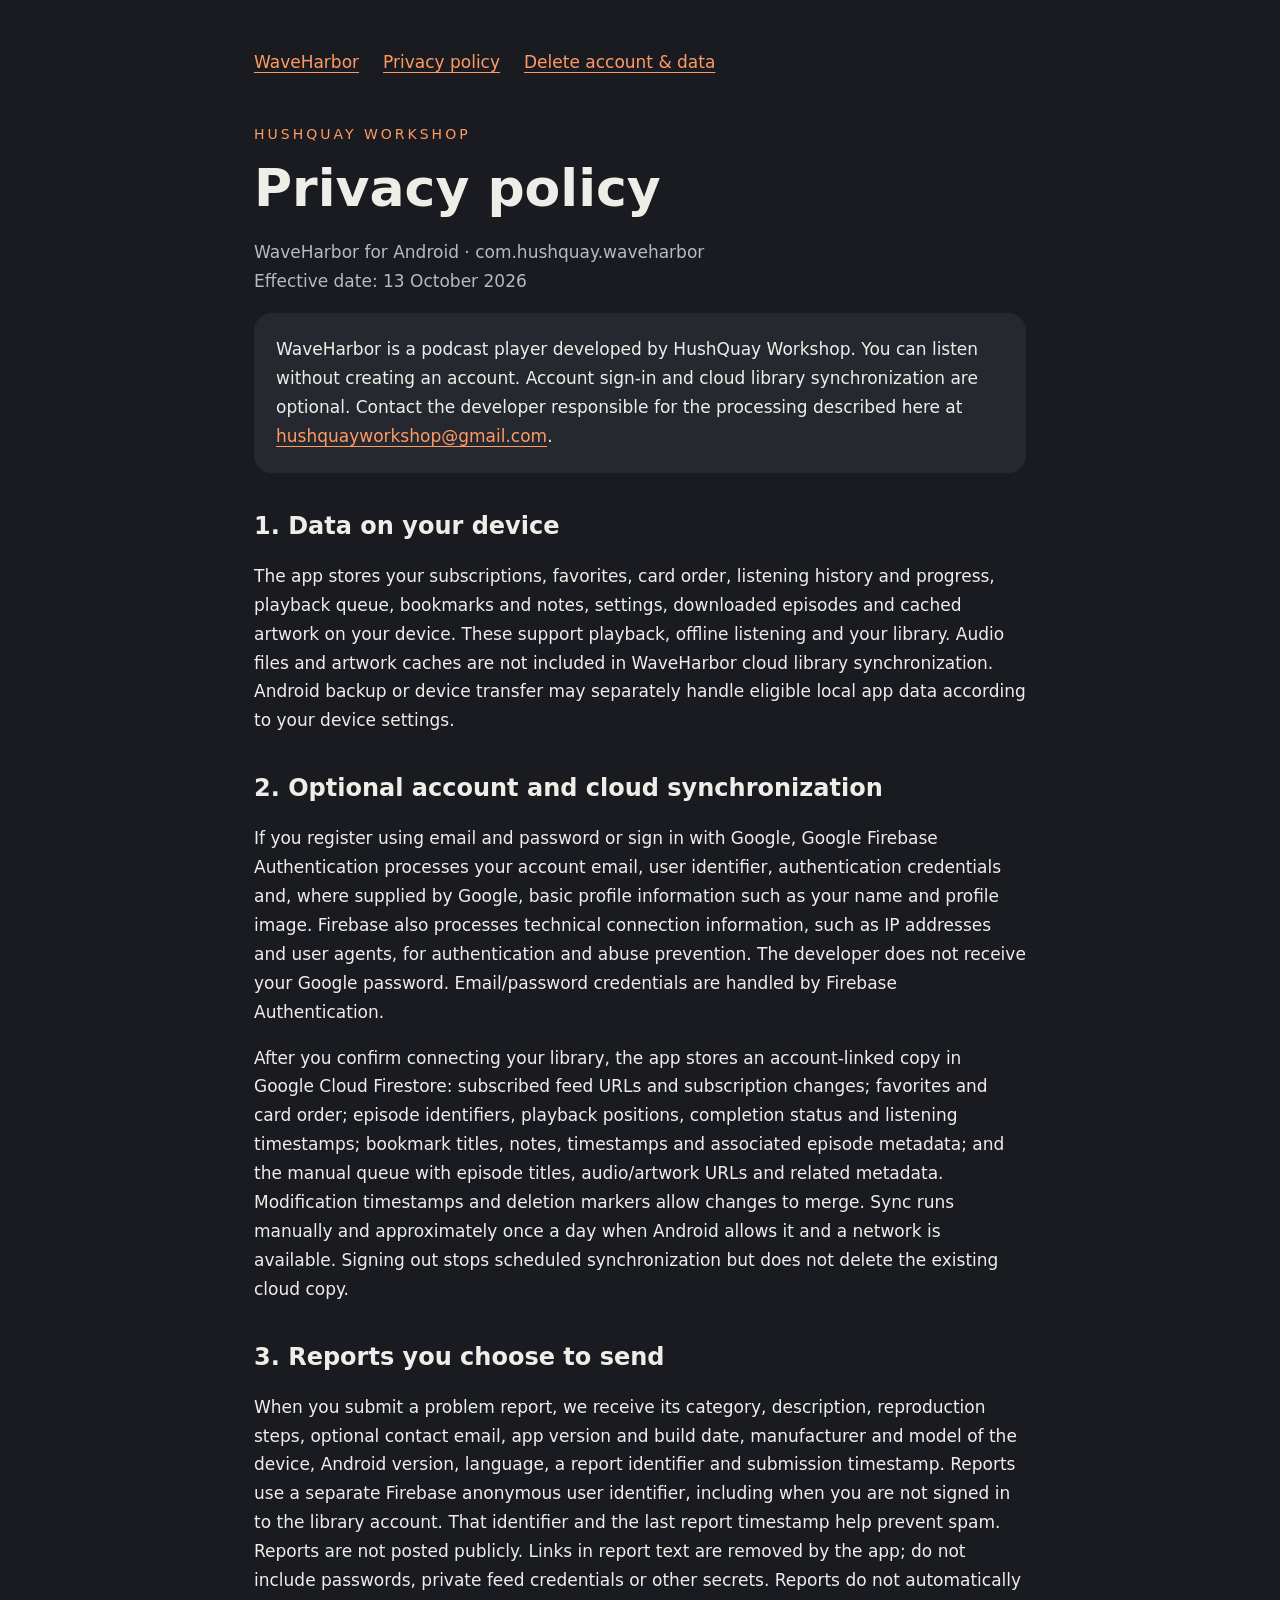
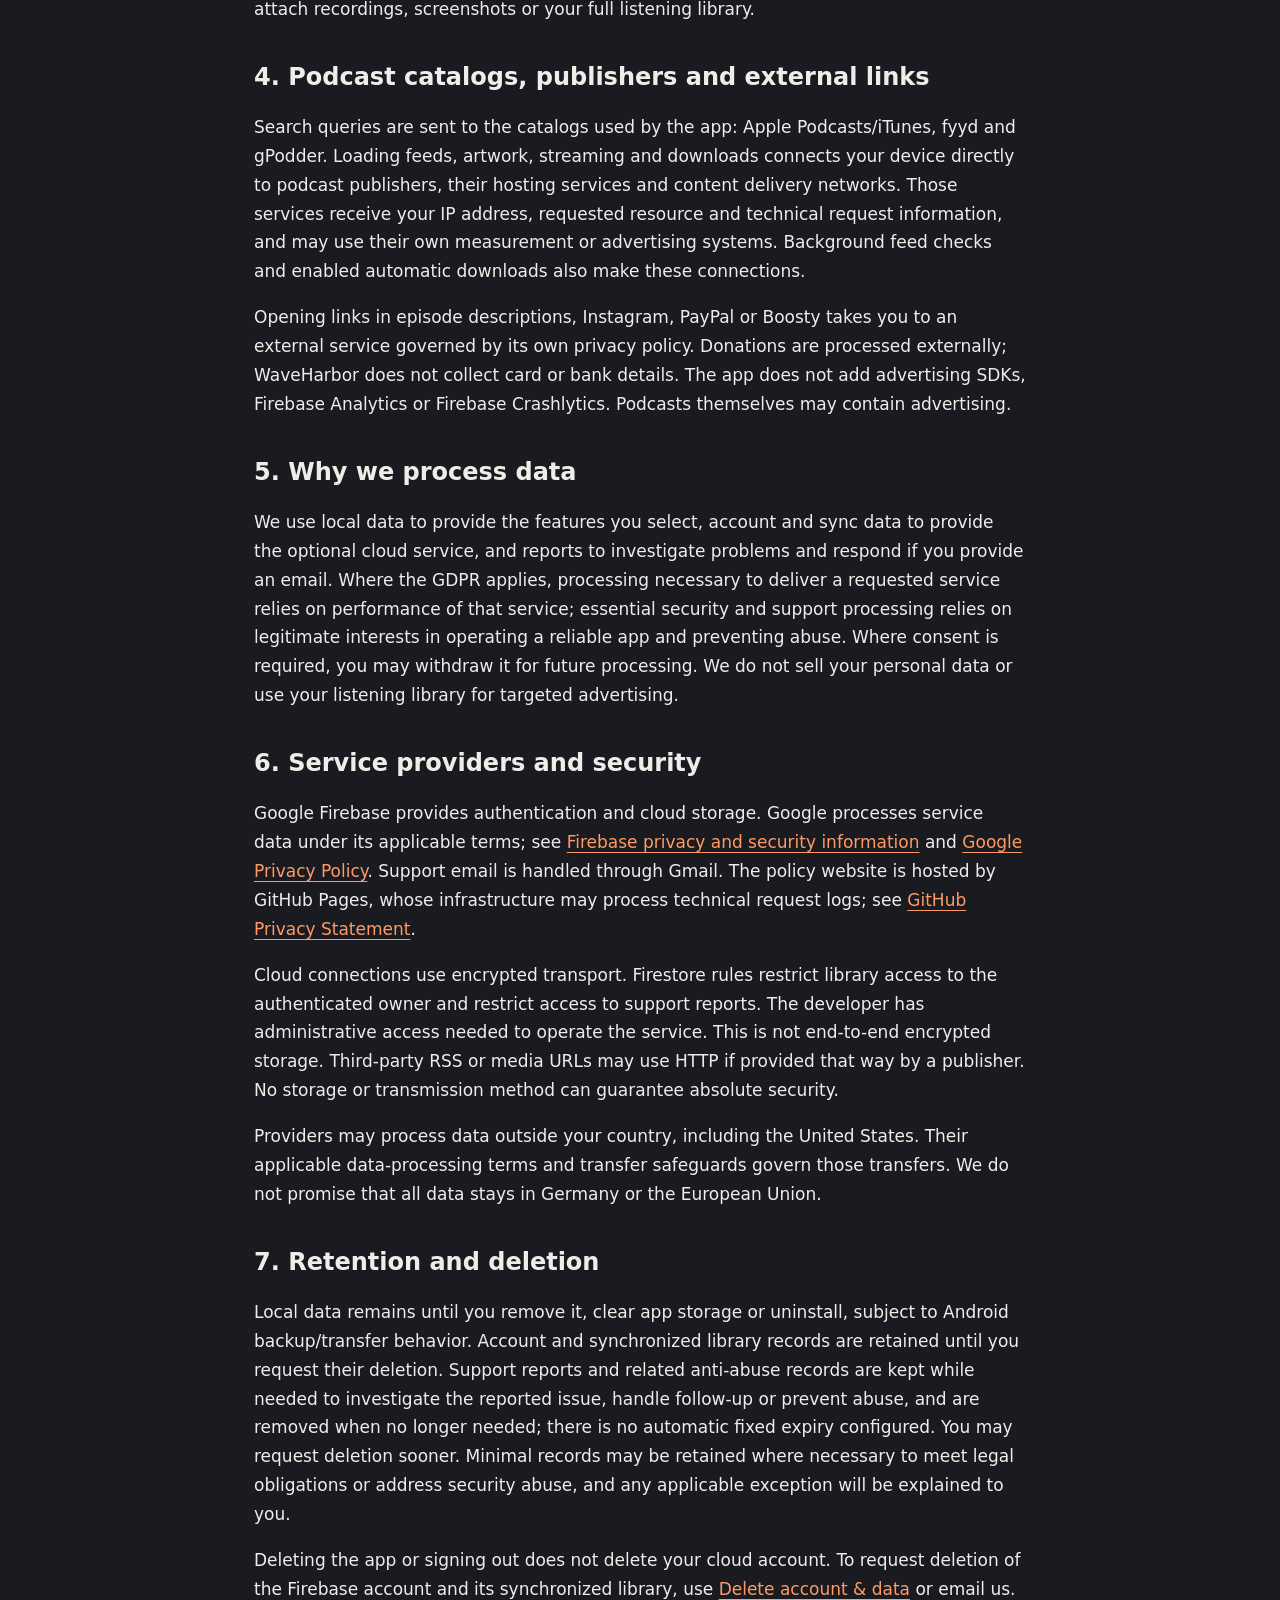
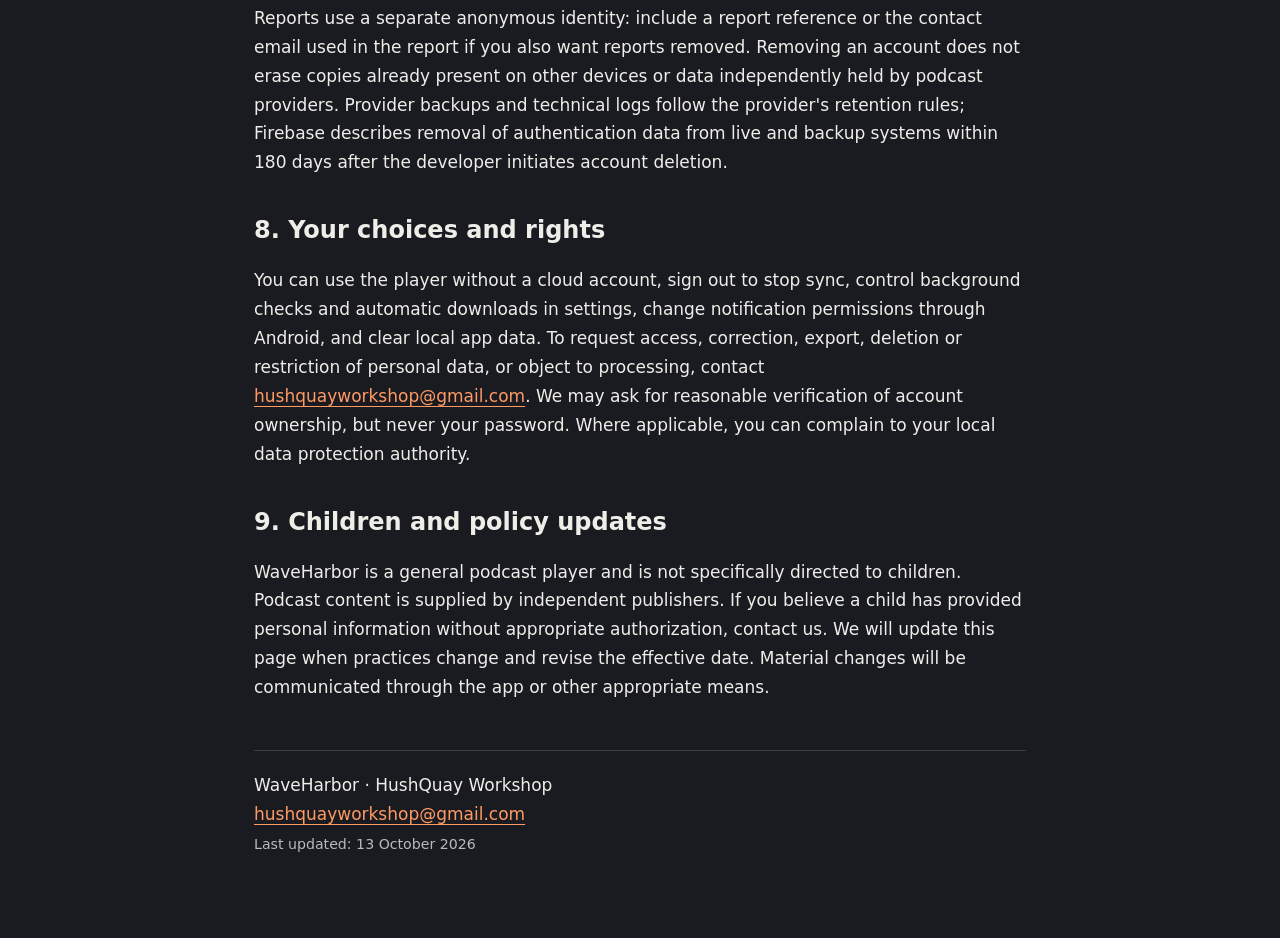
==== privacy.html @ 02ef7dab "Publish WaveHarbor privacy policy and deletion instructions" ====
<!doctype html><html lang="en"><head><meta charset="utf-8"><meta name="viewport" content="width=device-width,initial-scale=1"><meta name="description" content="Privacy policy — WaveHarbor by HushQuay Workshop"><title>Privacy policy · WaveHarbor</title><link rel="stylesheet" href="style.css"></head><body><main><nav aria-label="Main navigation"><a href="index.html">WaveHarbor</a><a href="privacy.html">Privacy policy</a><a href="delete-account.html">Delete account &amp; data</a></nav><div class="brand">HUSHQUAY WORKSHOP</div><h1>Privacy policy</h1><p class="muted">WaveHarbor for Android · com.hushquay.waveharbor<br>Effective date: 13 October 2026</p>
<div class="intro">WaveHarbor is a podcast player developed by HushQuay Workshop. You can listen without creating an account. Account sign-in and cloud library synchronization are optional. Contact the developer responsible for the processing described here at <a href="mailto:hushquayworkshop@gmail.com">hushquayworkshop@gmail.com</a>.</div>
<h2>1. Data on your device</h2><p>The app stores your subscriptions, favorites, card order, listening history and progress, playback queue, bookmarks and notes, settings, downloaded episodes and cached artwork on your device. These support playback, offline listening and your library. Audio files and artwork caches are not included in WaveHarbor cloud library synchronization. Android backup or device transfer may separately handle eligible local app data according to your device settings.</p>
<h2>2. Optional account and cloud synchronization</h2><p>If you register using email and password or sign in with Google, Google Firebase Authentication processes your account email, user identifier, authentication credentials and, where supplied by Google, basic profile information such as your name and profile image. Firebase also processes technical connection information, such as IP addresses and user agents, for authentication and abuse prevention. The developer does not receive your Google password. Email/password credentials are handled by Firebase Authentication.</p><p>After you confirm connecting your library, the app stores an account-linked copy in Google Cloud Firestore: subscribed feed URLs and subscription changes; favorites and card order; episode identifiers, playback positions, completion status and listening timestamps; bookmark titles, notes, timestamps and associated episode metadata; and the manual queue with episode titles, audio/artwork URLs and related metadata. Modification timestamps and deletion markers allow changes to merge. Sync runs manually and approximately once a day when Android allows it and a network is available. Signing out stops scheduled synchronization but does not delete the existing cloud copy.</p>
<h2>3. Reports you choose to send</h2><p>When you submit a problem report, we receive its category, description, reproduction steps, optional contact email, app version and build date, manufacturer and model of the device, Android version, language, a report identifier and submission timestamp. Reports use a separate Firebase anonymous user identifier, including when you are not signed in to the library account. That identifier and the last report timestamp help prevent spam. Reports are not posted publicly. Links in report text are removed by the app; do not include passwords, private feed credentials or other secrets. Reports do not automatically attach recordings, screenshots or your full listening library.</p>
<h2>4. Podcast catalogs, publishers and external links</h2><p>Search queries are sent to the catalogs used by the app: Apple Podcasts/iTunes, fyyd and gPodder. Loading feeds, artwork, streaming and downloads connects your device directly to podcast publishers, their hosting services and content delivery networks. Those services receive your IP address, requested resource and technical request information, and may use their own measurement or advertising systems. Background feed checks and enabled automatic downloads also make these connections.</p><p>Opening links in episode descriptions, Instagram, PayPal or Boosty takes you to an external service governed by its own privacy policy. Donations are processed externally; WaveHarbor does not collect card or bank details. The app does not add advertising SDKs, Firebase Analytics or Firebase Crashlytics. Podcasts themselves may contain advertising.</p>
<h2>5. Why we process data</h2><p>We use local data to provide the features you select, account and sync data to provide the optional cloud service, and reports to investigate problems and respond if you provide an email. Where the GDPR applies, processing necessary to deliver a requested service relies on performance of that service; essential security and support processing relies on legitimate interests in operating a reliable app and preventing abuse. Where consent is required, you may withdraw it for future processing. We do not sell your personal data or use your listening library for targeted advertising.</p>
<h2>6. Service providers and security</h2><p>Google Firebase provides authentication and cloud storage. Google processes service data under its applicable terms; see <a href="https://firebase.google.com/support/privacy">Firebase privacy and security information</a> and <a href="https://policies.google.com/privacy">Google Privacy Policy</a>. Support email is handled through Gmail. The policy website is hosted by GitHub Pages, whose infrastructure may process technical request logs; see <a href="https://docs.github.com/en/site-policy/privacy-policies/github-general-privacy-statement">GitHub Privacy Statement</a>.</p><p>Cloud connections use encrypted transport. Firestore rules restrict library access to the authenticated owner and restrict access to support reports. The developer has administrative access needed to operate the service. This is not end-to-end encrypted storage. Third-party RSS or media URLs may use HTTP if provided that way by a publisher. No storage or transmission method can guarantee absolute security.</p><p>Providers may process data outside your country, including the United States. Their applicable data-processing terms and transfer safeguards govern those transfers. We do not promise that all data stays in Germany or the European Union.</p>
<h2>7. Retention and deletion</h2><p>Local data remains until you remove it, clear app storage or uninstall, subject to Android backup/transfer behavior. Account and synchronized library records are retained until you request their deletion. Support reports and related anti-abuse records are kept while needed to investigate the reported issue, handle follow-up or prevent abuse, and are removed when no longer needed; there is no automatic fixed expiry configured. You may request deletion sooner. Minimal records may be retained where necessary to meet legal obligations or address security abuse, and any applicable exception will be explained to you.</p><p>Deleting the app or signing out does not delete your cloud account. To request deletion of the Firebase account and its synchronized library, use <a href="delete-account.html">Delete account &amp; data</a> or email us. Reports use a separate anonymous identity: include a report reference or the contact email used in the report if you also want reports removed. Removing an account does not erase copies already present on other devices or data independently held by podcast providers. Provider backups and technical logs follow the provider's retention rules; Firebase describes removal of authentication data from live and backup systems within 180 days after the developer initiates account deletion.</p>
<h2>8. Your choices and rights</h2><p>You can use the player without a cloud account, sign out to stop sync, control background checks and automatic downloads in settings, change notification permissions through Android, and clear local app data. To request access, correction, export, deletion or restriction of personal data, or object to processing, contact <a href="mailto:hushquayworkshop@gmail.com">hushquayworkshop@gmail.com</a>. We may ask for reasonable verification of account ownership, but never your password. Where applicable, you can complain to your local data protection authority.</p>
<h2>9. Children and policy updates</h2><p>WaveHarbor is a general podcast player and is not specifically directed to children. Podcast content is supplied by independent publishers. If you believe a child has provided personal information without appropriate authorization, contact us. We will update this page when practices change and revise the effective date. Material changes will be communicated through the app or other appropriate means.</p><footer>WaveHarbor · HushQuay Workshop<br><a href="mailto:hushquayworkshop@gmail.com">hushquayworkshop@gmail.com</a><br><small>Last updated: 13 October 2026</small></footer></main></body></html>
---- style.css ----
*{box-sizing:border-box}body{margin:0;background:#191b20;color:#eeeee9;font:17px/1.7 system-ui,sans-serif}main{max-width:820px;margin:auto;padding:48px 24px 80px}nav{display:flex;gap:24px;flex-wrap:wrap;margin-bottom:46px}a{color:#ff9a64;text-underline-offset:4px}h1{font-size:clamp(34px,7vw,52px);line-height:1.15;margin:12px 0 20px}h2{font-size:24px;line-height:1.3;margin-top:38px}small,.muted{color:#b8b9c2}.brand{font-size:14px;letter-spacing:3px;color:#ff9a64}.intro{background:#25282f;border-radius:18px;padding:22px}li{margin-bottom:10px}.button{display:inline-block;background:#ff9a64;color:#17191e;padding:12px 20px;border-radius:12px;font-weight:650;text-decoration:none}footer{margin-top:48px;padding-top:20px;border-top:1px solid #3a3c44;overflow-wrap:anywhere}
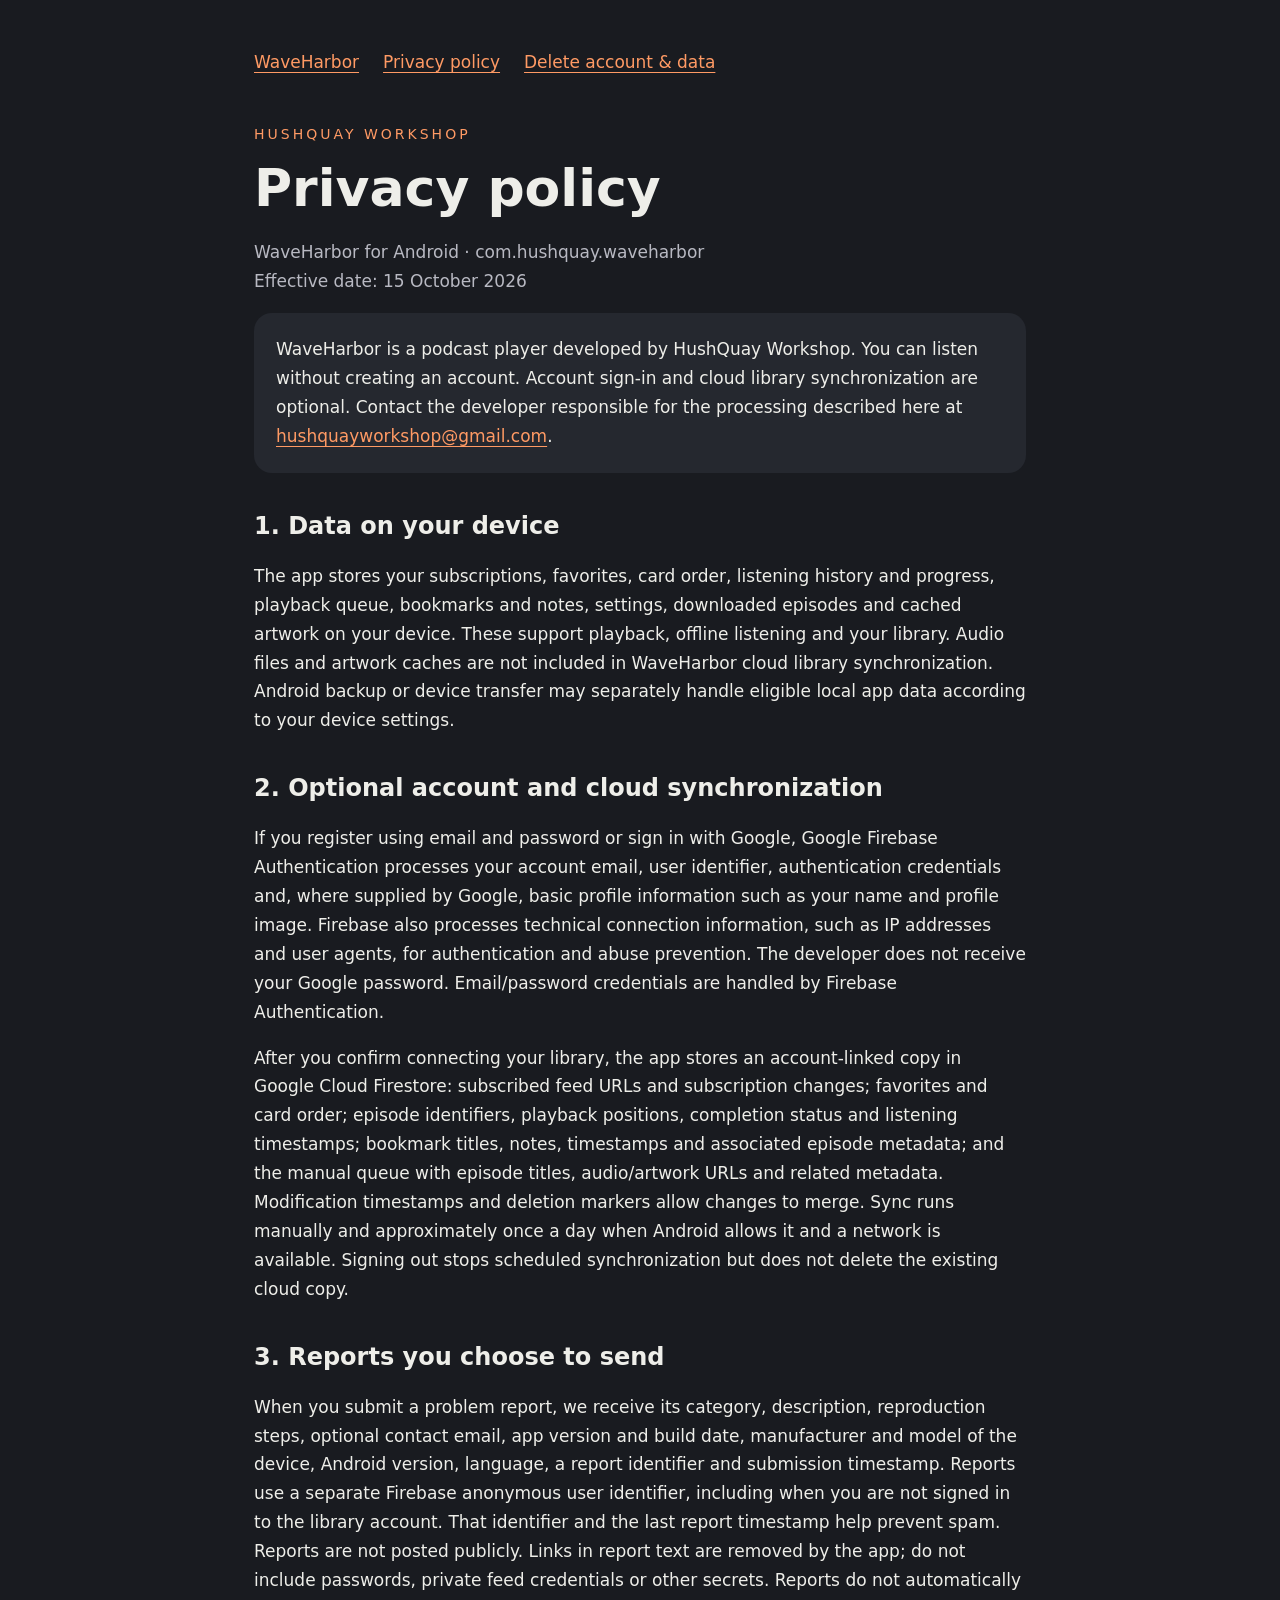
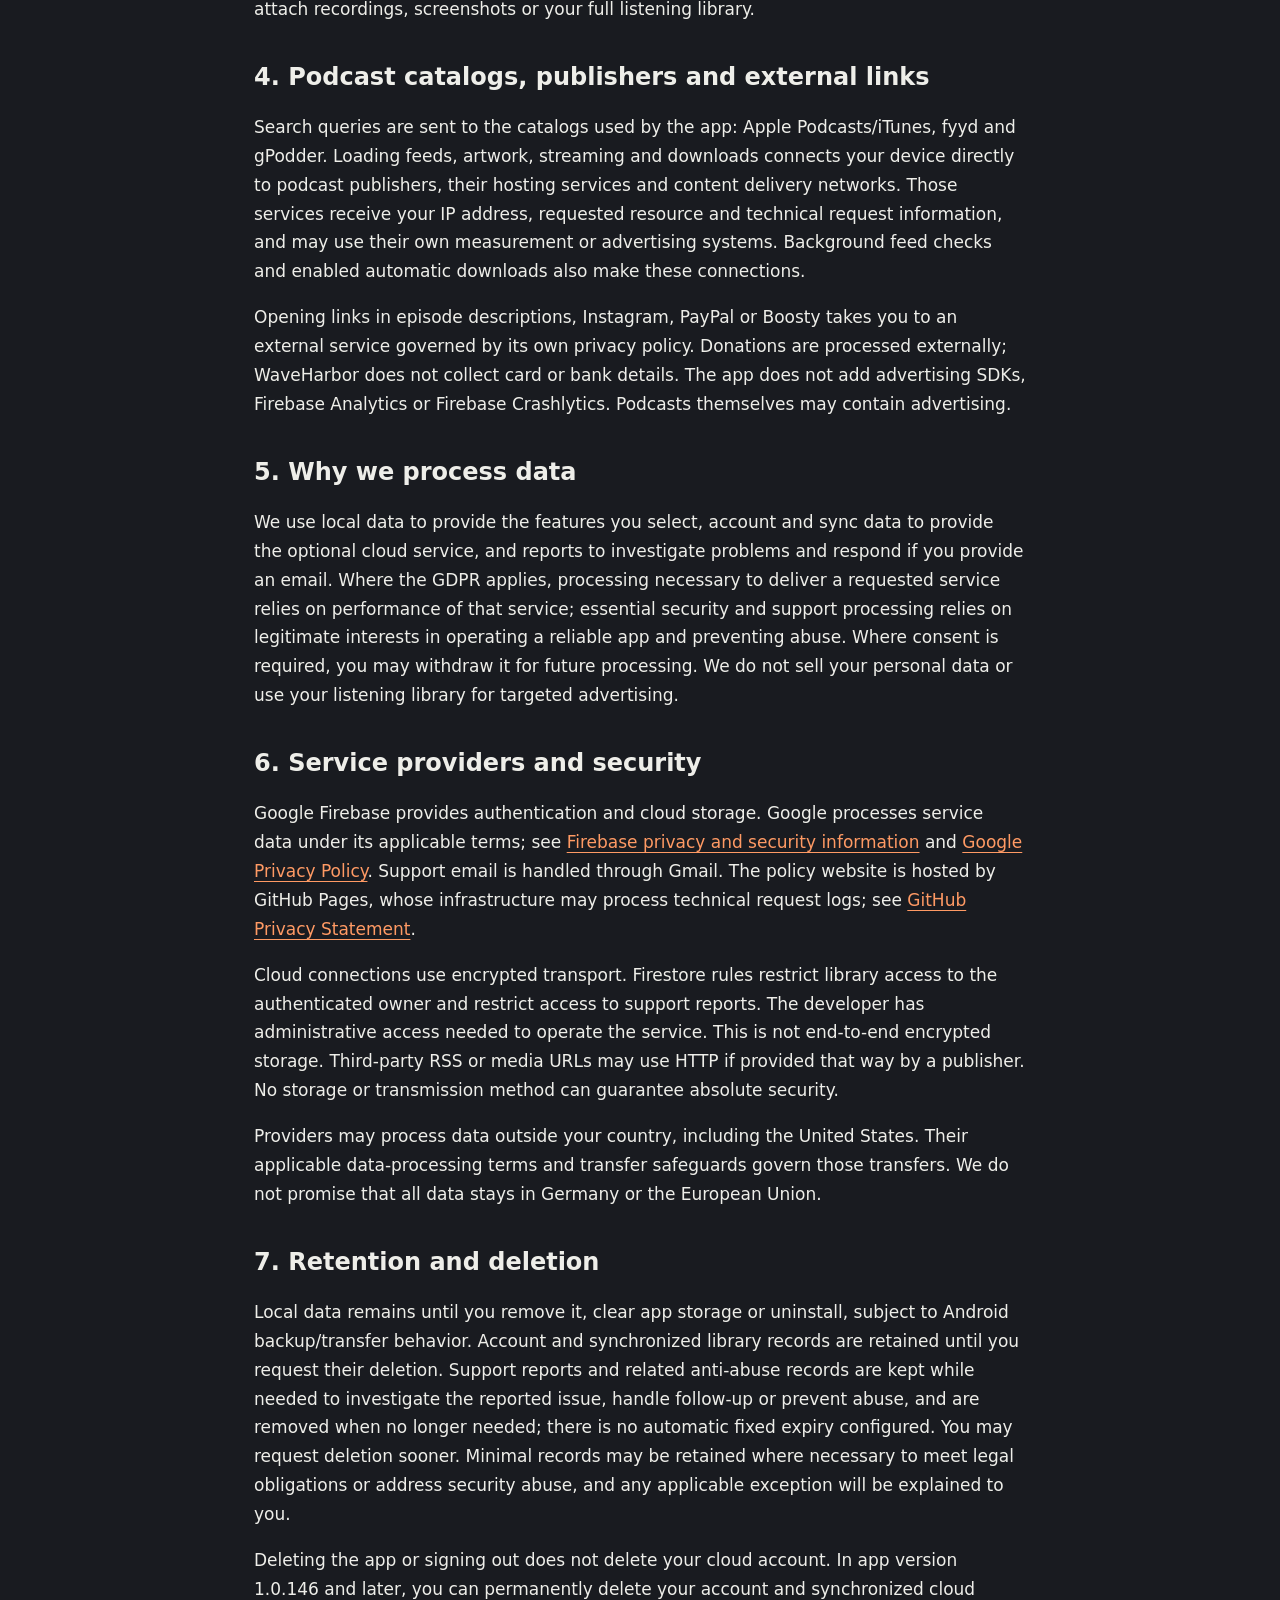
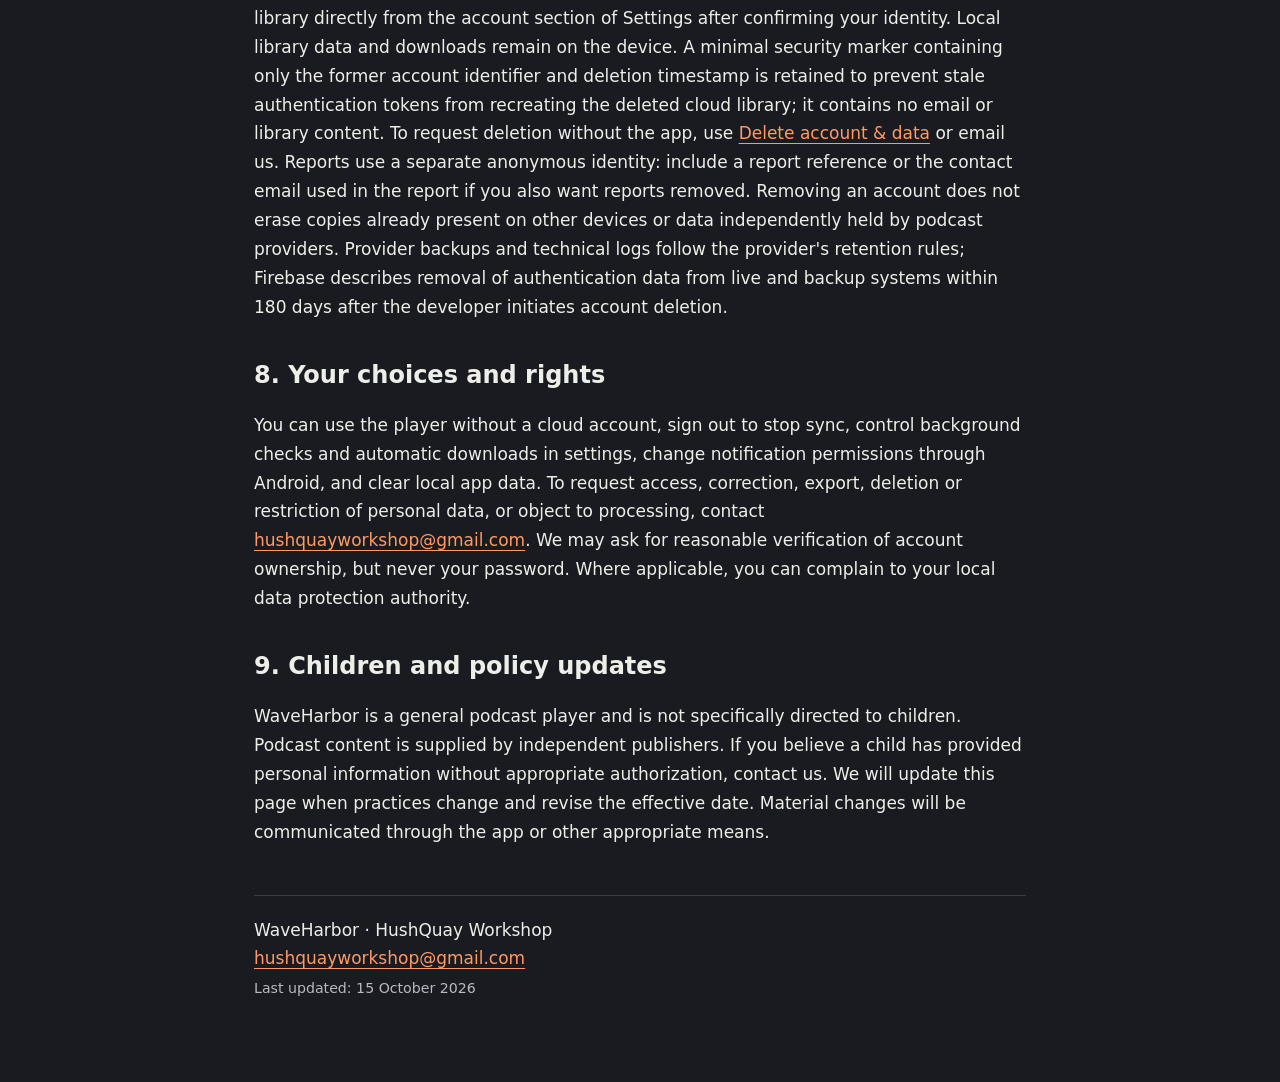
==== commit e7c2461b: "Document direct in-app account deletion in version 1.0.146" ====
--- a/privacy.html
+++ b/privacy.html
@@ -1,4 +1,4 @@
-<!doctype html><html lang="en"><head><meta charset="utf-8"><meta name="viewport" content="width=device-width,initial-scale=1"><meta name="description" content="Privacy policy — WaveHarbor by HushQuay Workshop"><title>Privacy policy · WaveHarbor</title><link rel="stylesheet" href="style.css"></head><body><main><nav aria-label="Main navigation"><a href="index.html">WaveHarbor</a><a href="privacy.html">Privacy policy</a><a href="delete-account.html">Delete account &amp; data</a></nav><div class="brand">HUSHQUAY WORKSHOP</div><h1>Privacy policy</h1><p class="muted">WaveHarbor for Android · com.hushquay.waveharbor<br>Effective date: 13 October 2026</p>
+<!doctype html><html lang="en"><head><meta charset="utf-8"><meta name="viewport" content="width=device-width,initial-scale=1"><meta name="description" content="Privacy policy — WaveHarbor by HushQuay Workshop"><title>Privacy policy · WaveHarbor</title><link rel="stylesheet" href="style.css"></head><body><main><nav aria-label="Main navigation"><a href="index.html">WaveHarbor</a><a href="privacy.html">Privacy policy</a><a href="delete-account.html">Delete account &amp; data</a></nav><div class="brand">HUSHQUAY WORKSHOP</div><h1>Privacy policy</h1><p class="muted">WaveHarbor for Android · com.hushquay.waveharbor<br>Effective date: 15 October 2026</p>
 <div class="intro">WaveHarbor is a podcast player developed by HushQuay Workshop. You can listen without creating an account. Account sign-in and cloud library synchronization are optional. Contact the developer responsible for the processing described here at <a href="mailto:hushquayworkshop@gmail.com">hushquayworkshop@gmail.com</a>.</div>
 <h2>1. Data on your device</h2><p>The app stores your subscriptions, favorites, card order, listening history and progress, playback queue, bookmarks and notes, settings, downloaded episodes and cached artwork on your device. These support playback, offline listening and your library. Audio files and artwork caches are not included in WaveHarbor cloud library synchronization. Android backup or device transfer may separately handle eligible local app data according to your device settings.</p>
 <h2>2. Optional account and cloud synchronization</h2><p>If you register using email and password or sign in with Google, Google Firebase Authentication processes your account email, user identifier, authentication credentials and, where supplied by Google, basic profile information such as your name and profile image. Firebase also processes technical connection information, such as IP addresses and user agents, for authentication and abuse prevention. The developer does not receive your Google password. Email/password credentials are handled by Firebase Authentication.</p><p>After you confirm connecting your library, the app stores an account-linked copy in Google Cloud Firestore: subscribed feed URLs and subscription changes; favorites and card order; episode identifiers, playback positions, completion status and listening timestamps; bookmark titles, notes, timestamps and associated episode metadata; and the manual queue with episode titles, audio/artwork URLs and related metadata. Modification timestamps and deletion markers allow changes to merge. Sync runs manually and approximately once a day when Android allows it and a network is available. Signing out stops scheduled synchronization but does not delete the existing cloud copy.</p>
@@ -6,6 +6,6 @@
 <h2>4. Podcast catalogs, publishers and external links</h2><p>Search queries are sent to the catalogs used by the app: Apple Podcasts/iTunes, fyyd and gPodder. Loading feeds, artwork, streaming and downloads connects your device directly to podcast publishers, their hosting services and content delivery networks. Those services receive your IP address, requested resource and technical request information, and may use their own measurement or advertising systems. Background feed checks and enabled automatic downloads also make these connections.</p><p>Opening links in episode descriptions, Instagram, PayPal or Boosty takes you to an external service governed by its own privacy policy. Donations are processed externally; WaveHarbor does not collect card or bank details. The app does not add advertising SDKs, Firebase Analytics or Firebase Crashlytics. Podcasts themselves may contain advertising.</p>
 <h2>5. Why we process data</h2><p>We use local data to provide the features you select, account and sync data to provide the optional cloud service, and reports to investigate problems and respond if you provide an email. Where the GDPR applies, processing necessary to deliver a requested service relies on performance of that service; essential security and support processing relies on legitimate interests in operating a reliable app and preventing abuse. Where consent is required, you may withdraw it for future processing. We do not sell your personal data or use your listening library for targeted advertising.</p>
 <h2>6. Service providers and security</h2><p>Google Firebase provides authentication and cloud storage. Google processes service data under its applicable terms; see <a href="https://firebase.google.com/support/privacy">Firebase privacy and security information</a> and <a href="https://policies.google.com/privacy">Google Privacy Policy</a>. Support email is handled through Gmail. The policy website is hosted by GitHub Pages, whose infrastructure may process technical request logs; see <a href="https://docs.github.com/en/site-policy/privacy-policies/github-general-privacy-statement">GitHub Privacy Statement</a>.</p><p>Cloud connections use encrypted transport. Firestore rules restrict library access to the authenticated owner and restrict access to support reports. The developer has administrative access needed to operate the service. This is not end-to-end encrypted storage. Third-party RSS or media URLs may use HTTP if provided that way by a publisher. No storage or transmission method can guarantee absolute security.</p><p>Providers may process data outside your country, including the United States. Their applicable data-processing terms and transfer safeguards govern those transfers. We do not promise that all data stays in Germany or the European Union.</p>
-<h2>7. Retention and deletion</h2><p>Local data remains until you remove it, clear app storage or uninstall, subject to Android backup/transfer behavior. Account and synchronized library records are retained until you request their deletion. Support reports and related anti-abuse records are kept while needed to investigate the reported issue, handle follow-up or prevent abuse, and are removed when no longer needed; there is no automatic fixed expiry configured. You may request deletion sooner. Minimal records may be retained where necessary to meet legal obligations or address security abuse, and any applicable exception will be explained to you.</p><p>Deleting the app or signing out does not delete your cloud account. To request deletion of the Firebase account and its synchronized library, use <a href="delete-account.html">Delete account &amp; data</a> or email us. Reports use a separate anonymous identity: include a report reference or the contact email used in the report if you also want reports removed. Removing an account does not erase copies already present on other devices or data independently held by podcast providers. Provider backups and technical logs follow the provider's retention rules; Firebase describes removal of authentication data from live and backup systems within 180 days after the developer initiates account deletion.</p>
+<h2>7. Retention and deletion</h2><p>Local data remains until you remove it, clear app storage or uninstall, subject to Android backup/transfer behavior. Account and synchronized library records are retained until you request their deletion. Support reports and related anti-abuse records are kept while needed to investigate the reported issue, handle follow-up or prevent abuse, and are removed when no longer needed; there is no automatic fixed expiry configured. You may request deletion sooner. Minimal records may be retained where necessary to meet legal obligations or address security abuse, and any applicable exception will be explained to you.</p><p>Deleting the app or signing out does not delete your cloud account. In app version 1.0.146 and later, you can permanently delete your account and synchronized cloud library directly from the account section of Settings after confirming your identity. Local library data and downloads remain on the device. A minimal security marker containing only the former account identifier and deletion timestamp is retained to prevent stale authentication tokens from recreating the deleted cloud library; it contains no email or library content. To request deletion without the app, use <a href="delete-account.html">Delete account &amp; data</a> or email us. Reports use a separate anonymous identity: include a report reference or the contact email used in the report if you also want reports removed. Removing an account does not erase copies already present on other devices or data independently held by podcast providers. Provider backups and technical logs follow the provider's retention rules; Firebase describes removal of authentication data from live and backup systems within 180 days after the developer initiates account deletion.</p>
 <h2>8. Your choices and rights</h2><p>You can use the player without a cloud account, sign out to stop sync, control background checks and automatic downloads in settings, change notification permissions through Android, and clear local app data. To request access, correction, export, deletion or restriction of personal data, or object to processing, contact <a href="mailto:hushquayworkshop@gmail.com">hushquayworkshop@gmail.com</a>. We may ask for reasonable verification of account ownership, but never your password. Where applicable, you can complain to your local data protection authority.</p>
-<h2>9. Children and policy updates</h2><p>WaveHarbor is a general podcast player and is not specifically directed to children. Podcast content is supplied by independent publishers. If you believe a child has provided personal information without appropriate authorization, contact us. We will update this page when practices change and revise the effective date. Material changes will be communicated through the app or other appropriate means.</p><footer>WaveHarbor · HushQuay Workshop<br><a href="mailto:hushquayworkshop@gmail.com">hushquayworkshop@gmail.com</a><br><small>Last updated: 13 October 2026</small></footer></main></body></html>+<h2>9. Children and policy updates</h2><p>WaveHarbor is a general podcast player and is not specifically directed to children. Podcast content is supplied by independent publishers. If you believe a child has provided personal information without appropriate authorization, contact us. We will update this page when practices change and revise the effective date. Material changes will be communicated through the app or other appropriate means.</p><footer>WaveHarbor · HushQuay Workshop<br><a href="mailto:hushquayworkshop@gmail.com">hushquayworkshop@gmail.com</a><br><small>Last updated: 15 October 2026</small></footer></main></body></html>
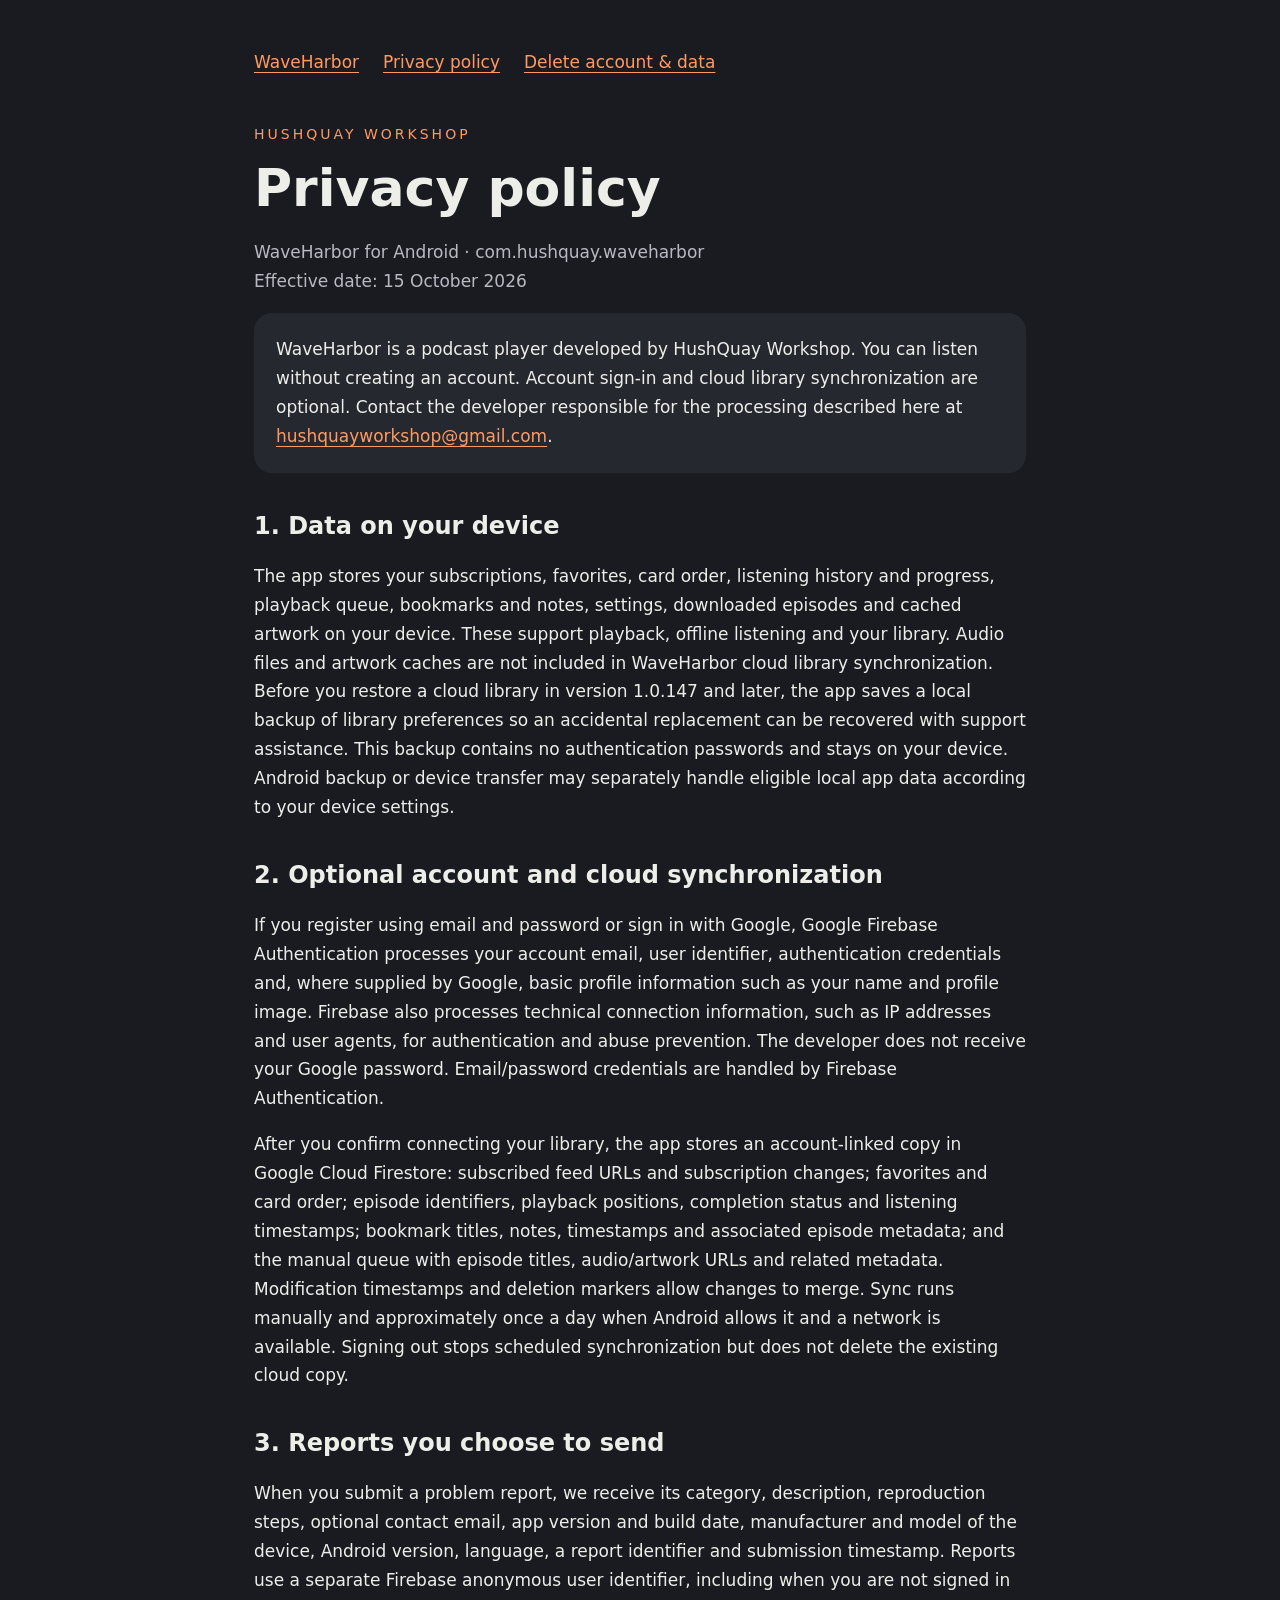
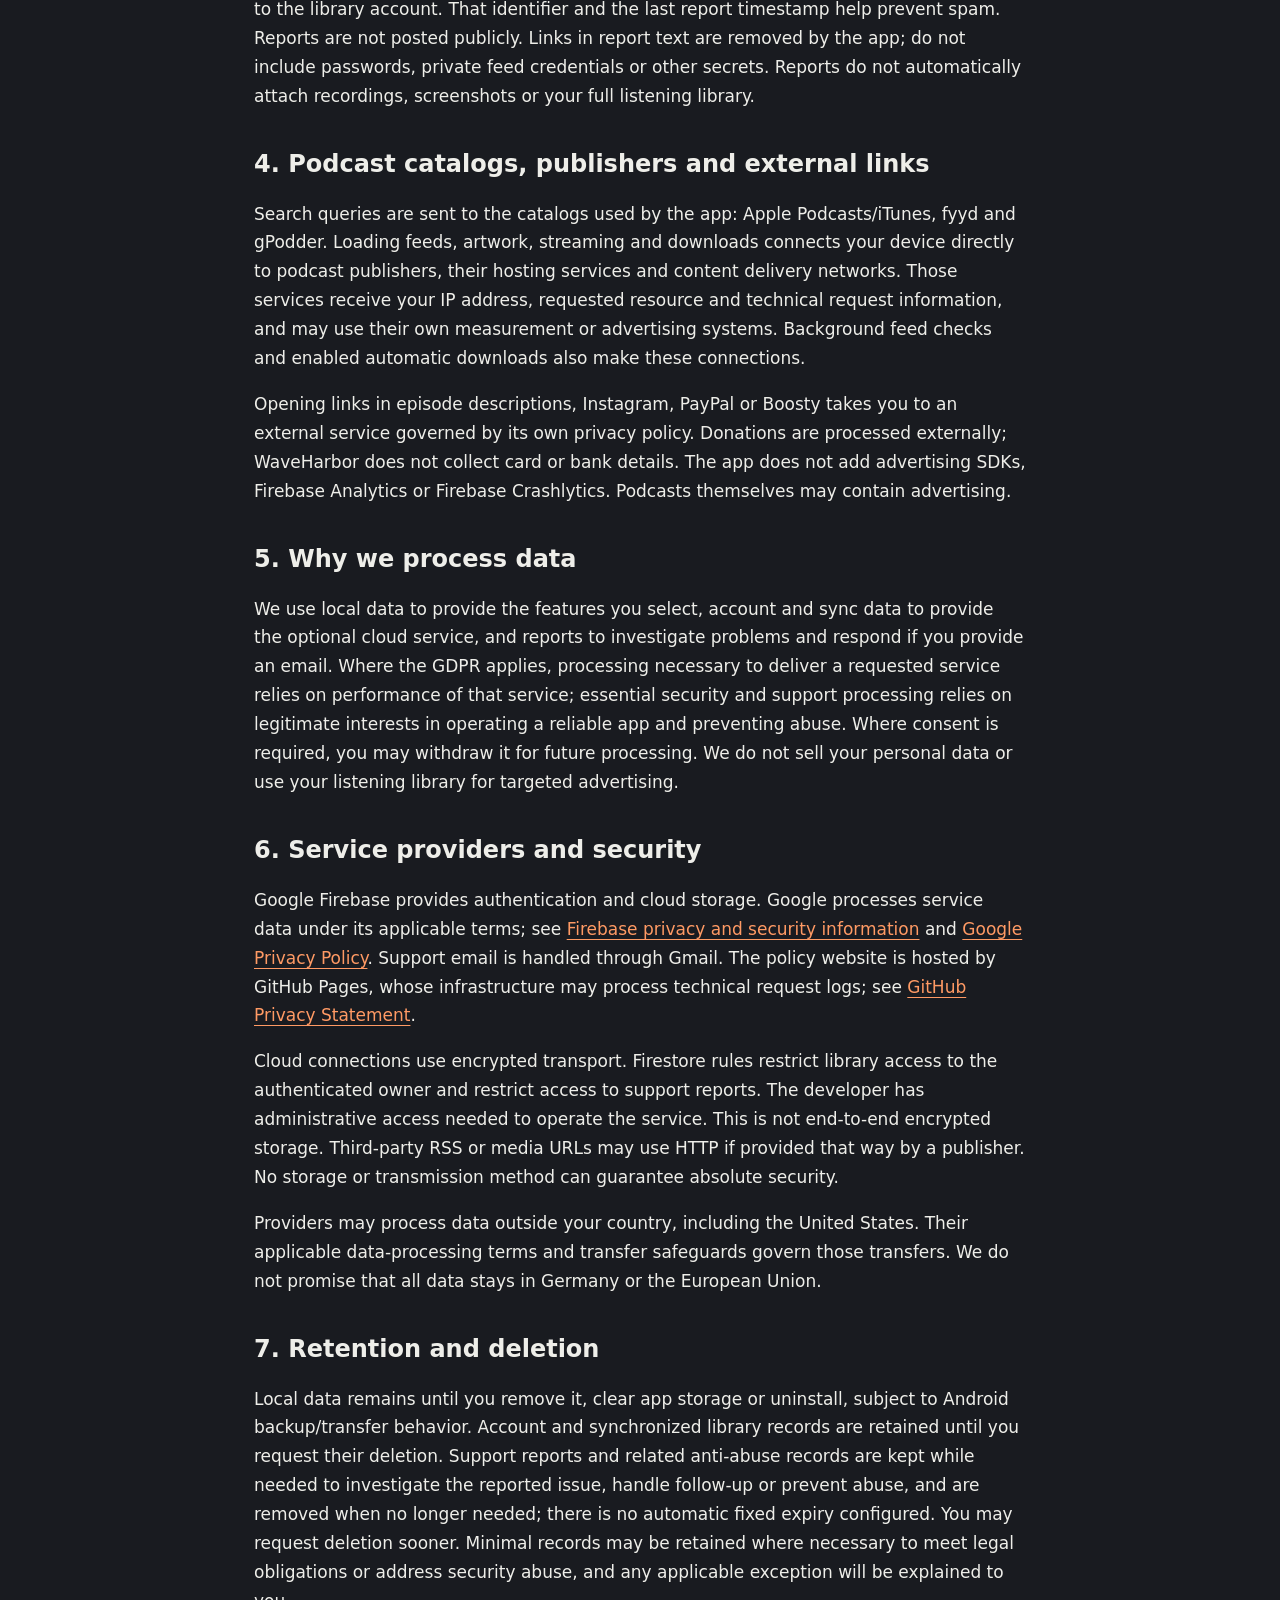
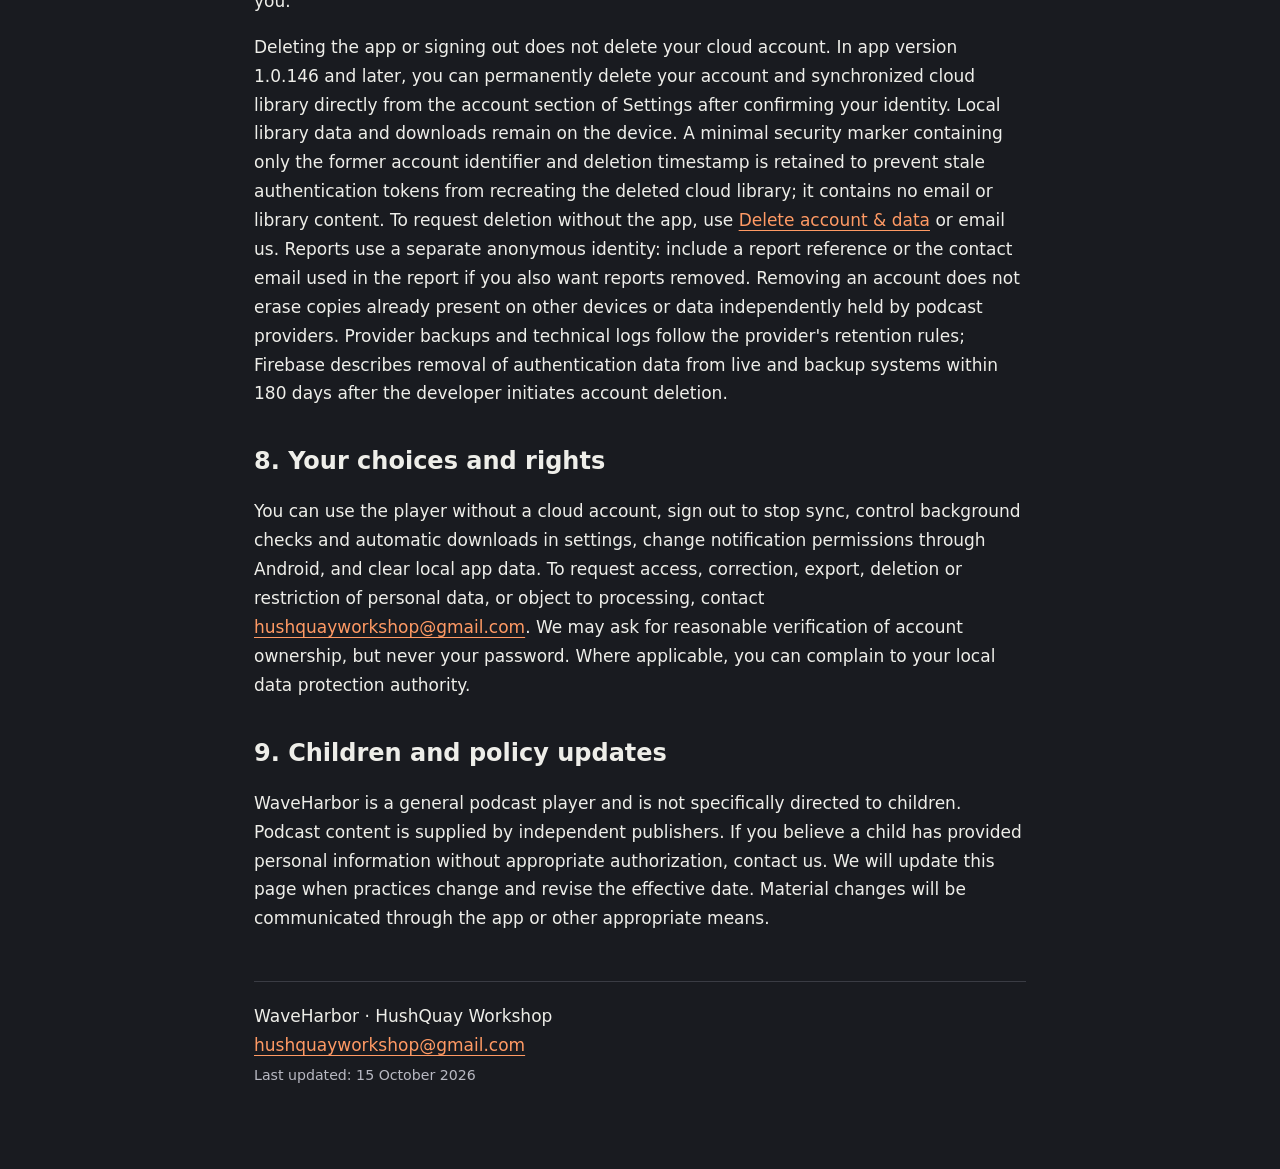
==== commit 81a4b313: "Describe local restore backup and updated help link location" ====
--- a/privacy.html
+++ b/privacy.html
@@ -1,6 +1,6 @@
 <!doctype html><html lang="en"><head><meta charset="utf-8"><meta name="viewport" content="width=device-width,initial-scale=1"><meta name="description" content="Privacy policy — WaveHarbor by HushQuay Workshop"><title>Privacy policy · WaveHarbor</title><link rel="stylesheet" href="style.css"></head><body><main><nav aria-label="Main navigation"><a href="index.html">WaveHarbor</a><a href="privacy.html">Privacy policy</a><a href="delete-account.html">Delete account &amp; data</a></nav><div class="brand">HUSHQUAY WORKSHOP</div><h1>Privacy policy</h1><p class="muted">WaveHarbor for Android · com.hushquay.waveharbor<br>Effective date: 15 October 2026</p>
 <div class="intro">WaveHarbor is a podcast player developed by HushQuay Workshop. You can listen without creating an account. Account sign-in and cloud library synchronization are optional. Contact the developer responsible for the processing described here at <a href="mailto:hushquayworkshop@gmail.com">hushquayworkshop@gmail.com</a>.</div>
-<h2>1. Data on your device</h2><p>The app stores your subscriptions, favorites, card order, listening history and progress, playback queue, bookmarks and notes, settings, downloaded episodes and cached artwork on your device. These support playback, offline listening and your library. Audio files and artwork caches are not included in WaveHarbor cloud library synchronization. Android backup or device transfer may separately handle eligible local app data according to your device settings.</p>
+<h2>1. Data on your device</h2><p>The app stores your subscriptions, favorites, card order, listening history and progress, playback queue, bookmarks and notes, settings, downloaded episodes and cached artwork on your device. These support playback, offline listening and your library. Audio files and artwork caches are not included in WaveHarbor cloud library synchronization. Before you restore a cloud library in version 1.0.147 and later, the app saves a local backup of library preferences so an accidental replacement can be recovered with support assistance. This backup contains no authentication passwords and stays on your device. Android backup or device transfer may separately handle eligible local app data according to your device settings.</p>
 <h2>2. Optional account and cloud synchronization</h2><p>If you register using email and password or sign in with Google, Google Firebase Authentication processes your account email, user identifier, authentication credentials and, where supplied by Google, basic profile information such as your name and profile image. Firebase also processes technical connection information, such as IP addresses and user agents, for authentication and abuse prevention. The developer does not receive your Google password. Email/password credentials are handled by Firebase Authentication.</p><p>After you confirm connecting your library, the app stores an account-linked copy in Google Cloud Firestore: subscribed feed URLs and subscription changes; favorites and card order; episode identifiers, playback positions, completion status and listening timestamps; bookmark titles, notes, timestamps and associated episode metadata; and the manual queue with episode titles, audio/artwork URLs and related metadata. Modification timestamps and deletion markers allow changes to merge. Sync runs manually and approximately once a day when Android allows it and a network is available. Signing out stops scheduled synchronization but does not delete the existing cloud copy.</p>
 <h2>3. Reports you choose to send</h2><p>When you submit a problem report, we receive its category, description, reproduction steps, optional contact email, app version and build date, manufacturer and model of the device, Android version, language, a report identifier and submission timestamp. Reports use a separate Firebase anonymous user identifier, including when you are not signed in to the library account. That identifier and the last report timestamp help prevent spam. Reports are not posted publicly. Links in report text are removed by the app; do not include passwords, private feed credentials or other secrets. Reports do not automatically attach recordings, screenshots or your full listening library.</p>
 <h2>4. Podcast catalogs, publishers and external links</h2><p>Search queries are sent to the catalogs used by the app: Apple Podcasts/iTunes, fyyd and gPodder. Loading feeds, artwork, streaming and downloads connects your device directly to podcast publishers, their hosting services and content delivery networks. Those services receive your IP address, requested resource and technical request information, and may use their own measurement or advertising systems. Background feed checks and enabled automatic downloads also make these connections.</p><p>Opening links in episode descriptions, Instagram, PayPal or Boosty takes you to an external service governed by its own privacy policy. Donations are processed externally; WaveHarbor does not collect card or bank details. The app does not add advertising SDKs, Firebase Analytics or Firebase Crashlytics. Podcasts themselves may contain advertising.</p>
